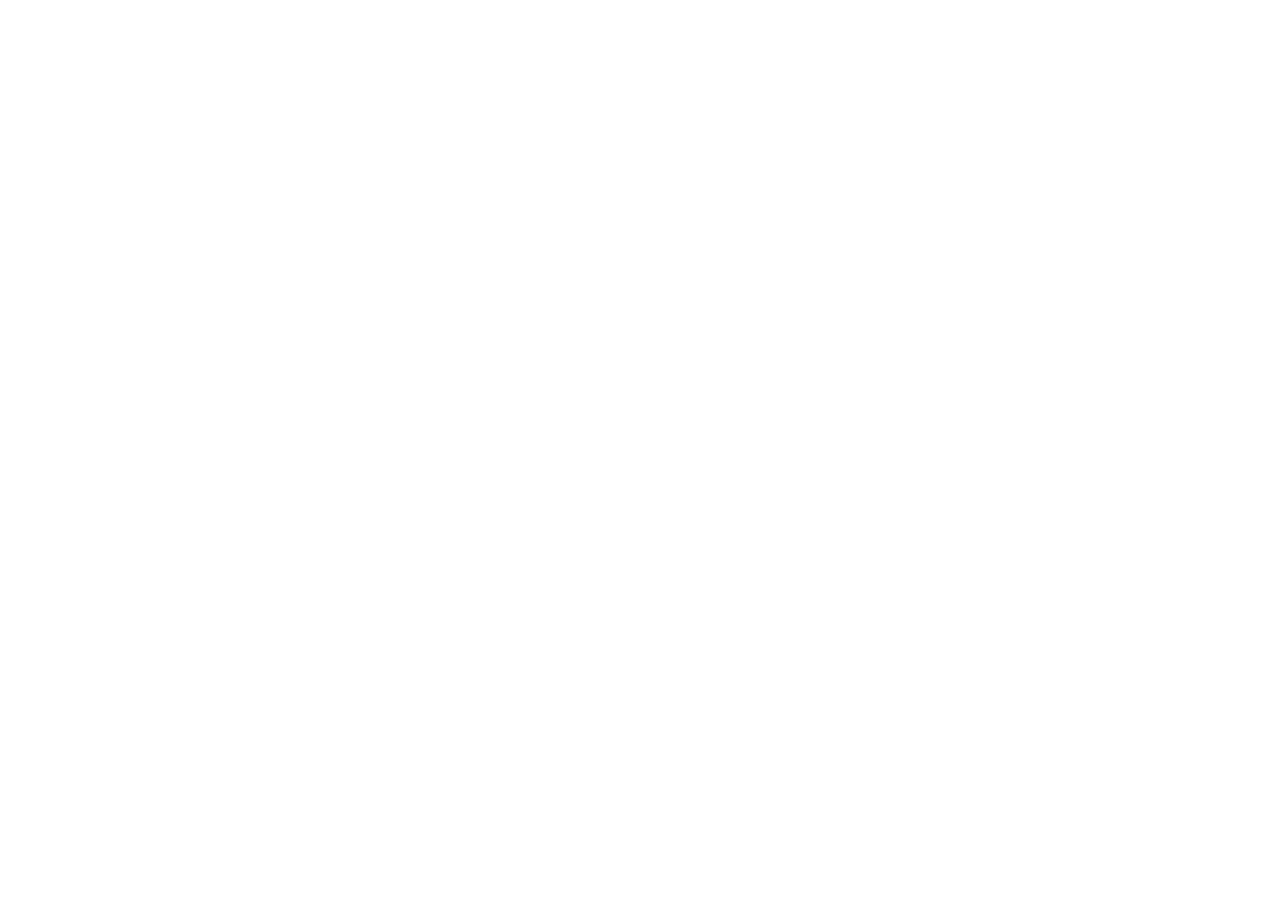
==== index.html @ e957e738 "Publish GREKO website" ====
<!doctype html>
<html lang="ar" dir="rtl">
<head>
<meta charset="utf-8">
<meta name="viewport" content="width=device-width,initial-scale=1,viewport-fit=cover">
<meta name="theme-color" content="#071b3a">
<meta name="description" content="GREKO — زبادي يوناني عراقي عالي البروتين، طبيعي وبدون مواد حافظة.">
<title>GREKO | الزبادي اليوناني الحقيقي</title>
<style>
:root{--n:#071b3a;--c:#f7f2e9;--g:#c9a96e;--m:#687386;--l:#ded6c8}*{box-sizing:border-box}html{scroll-behavior:smooth}body{margin:0;font-family:-
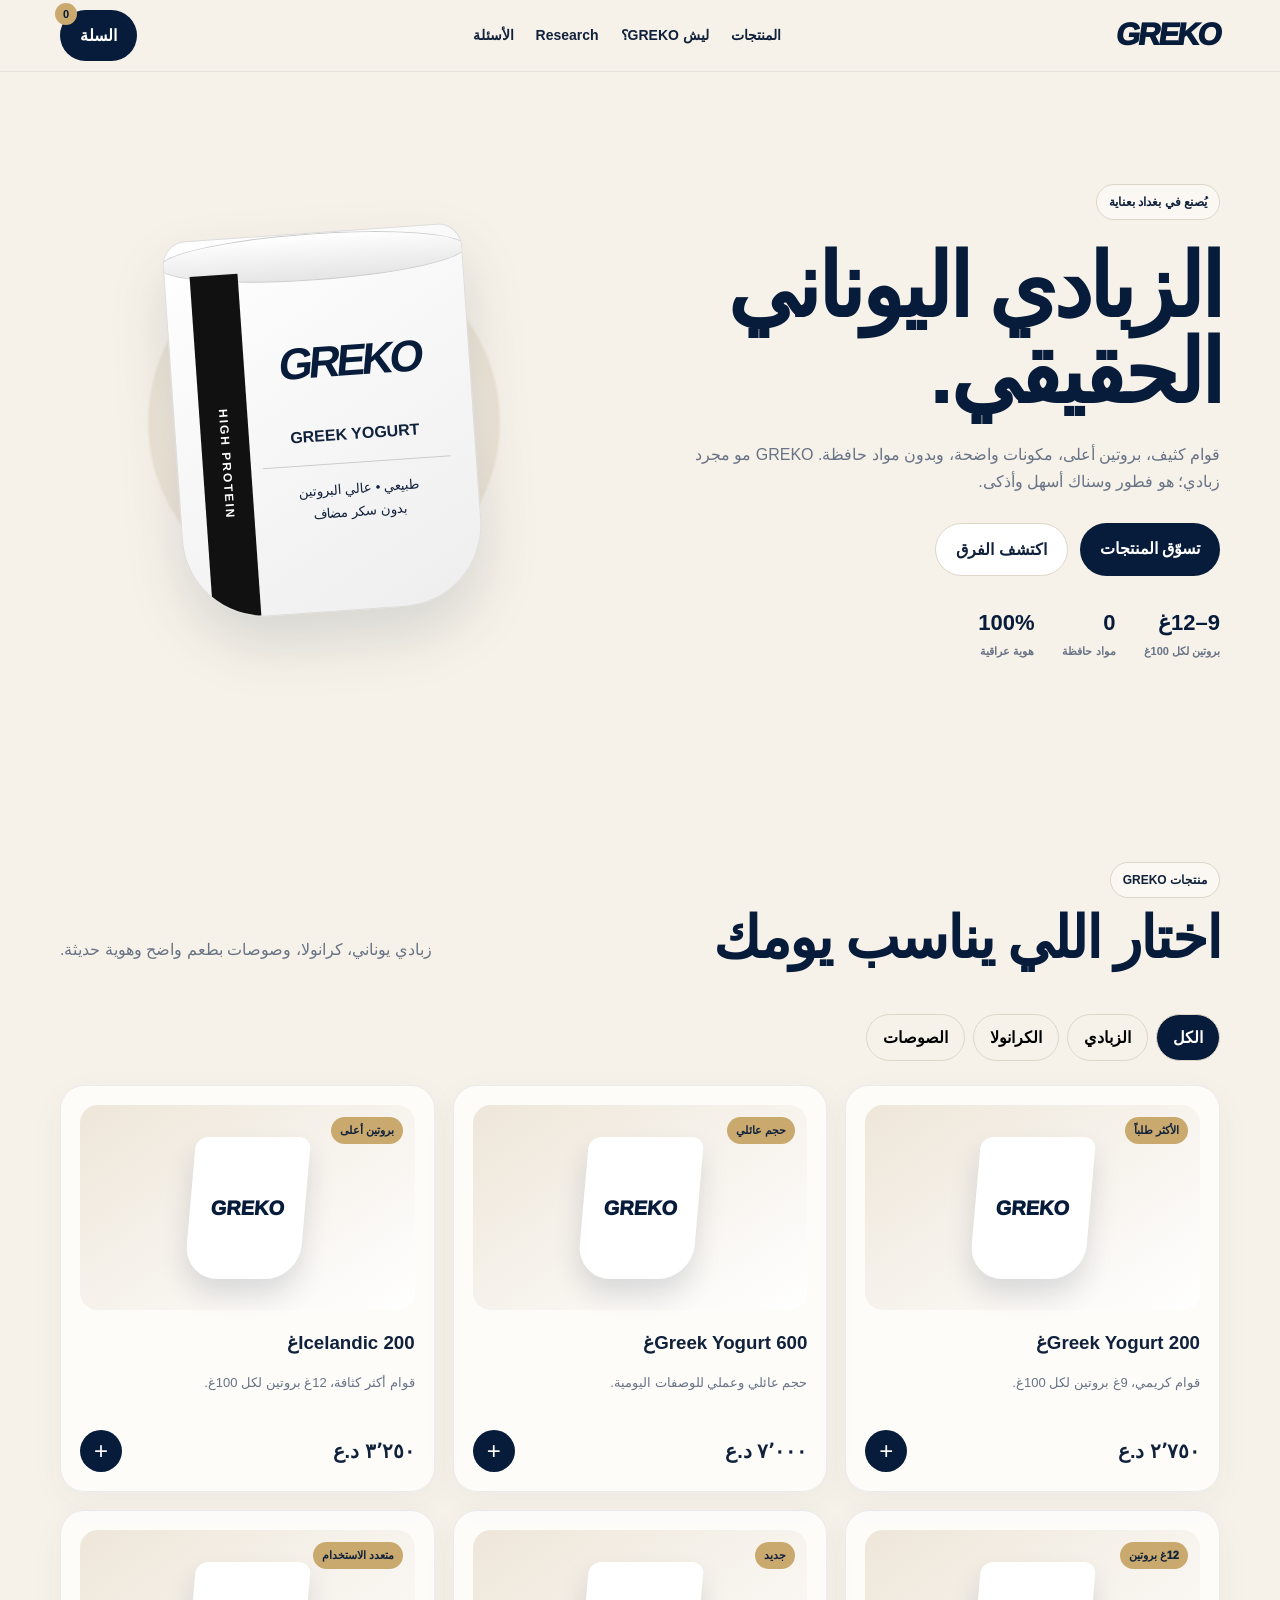
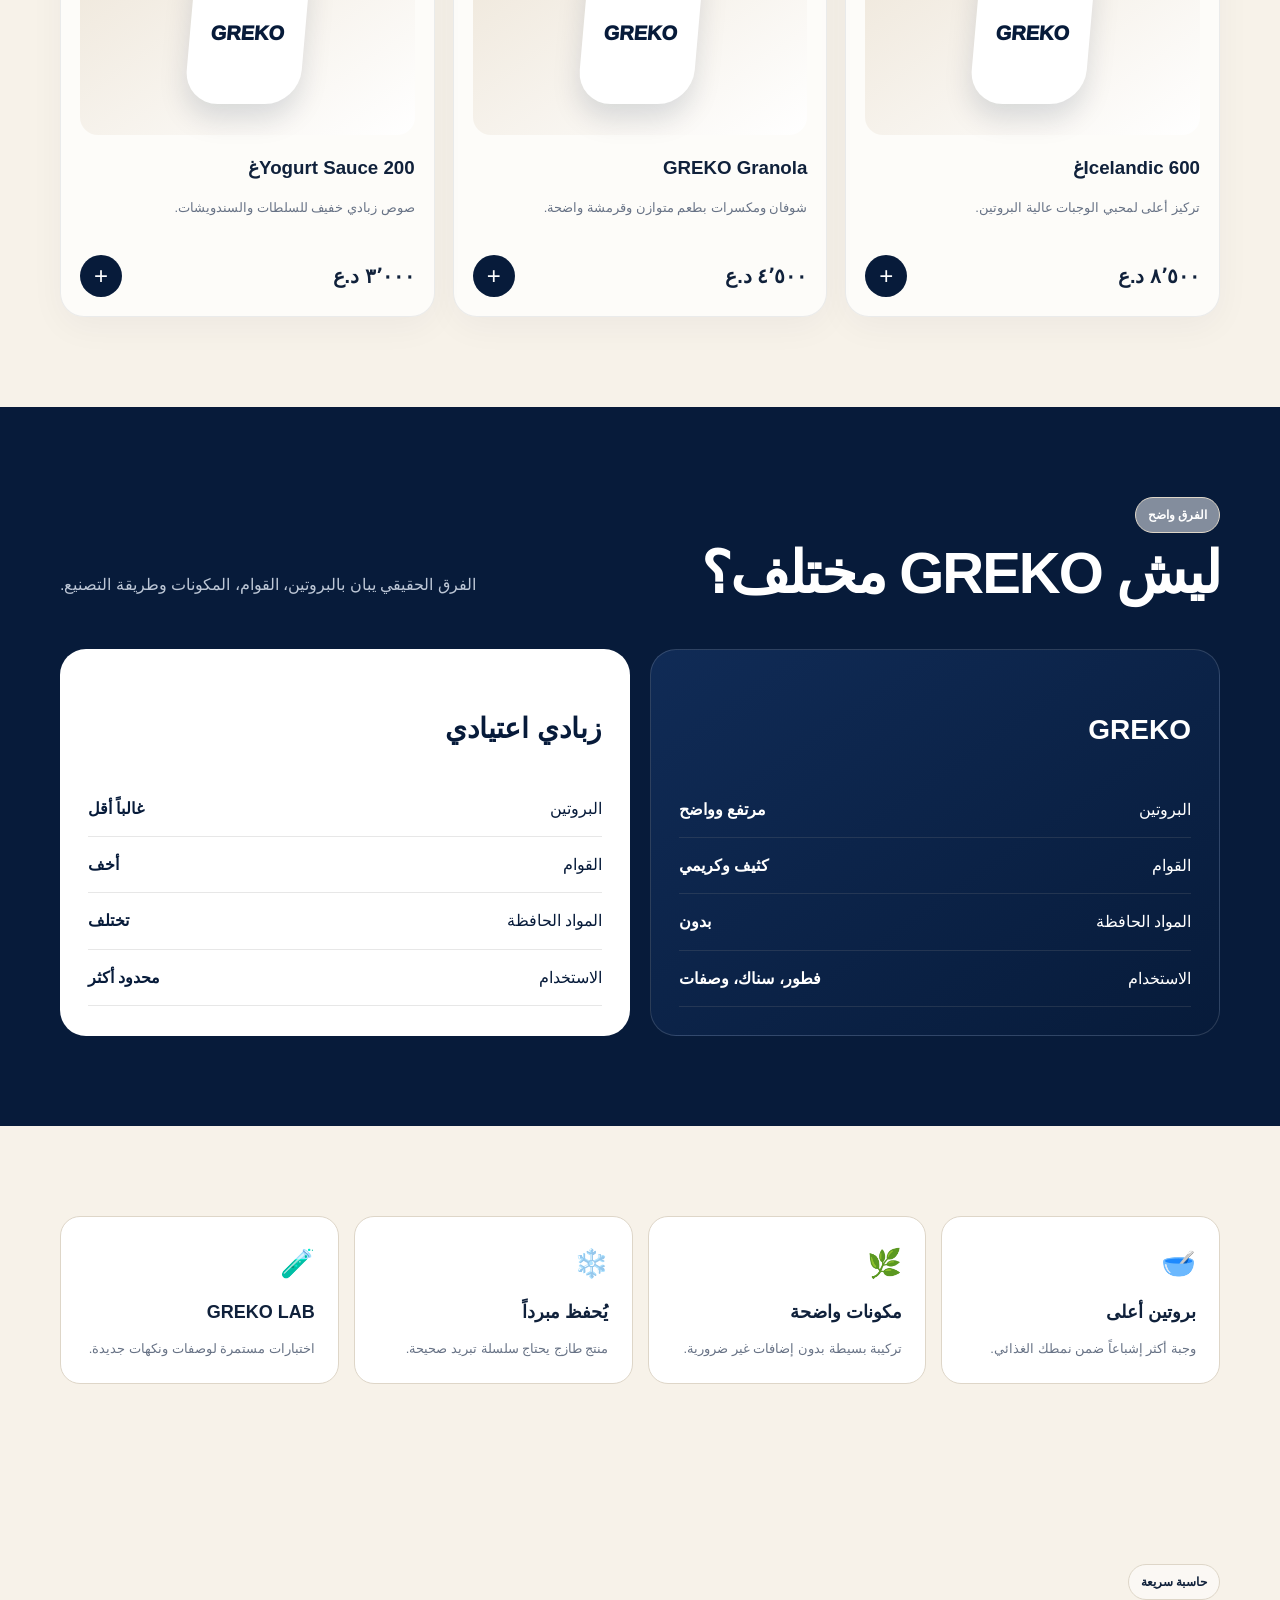
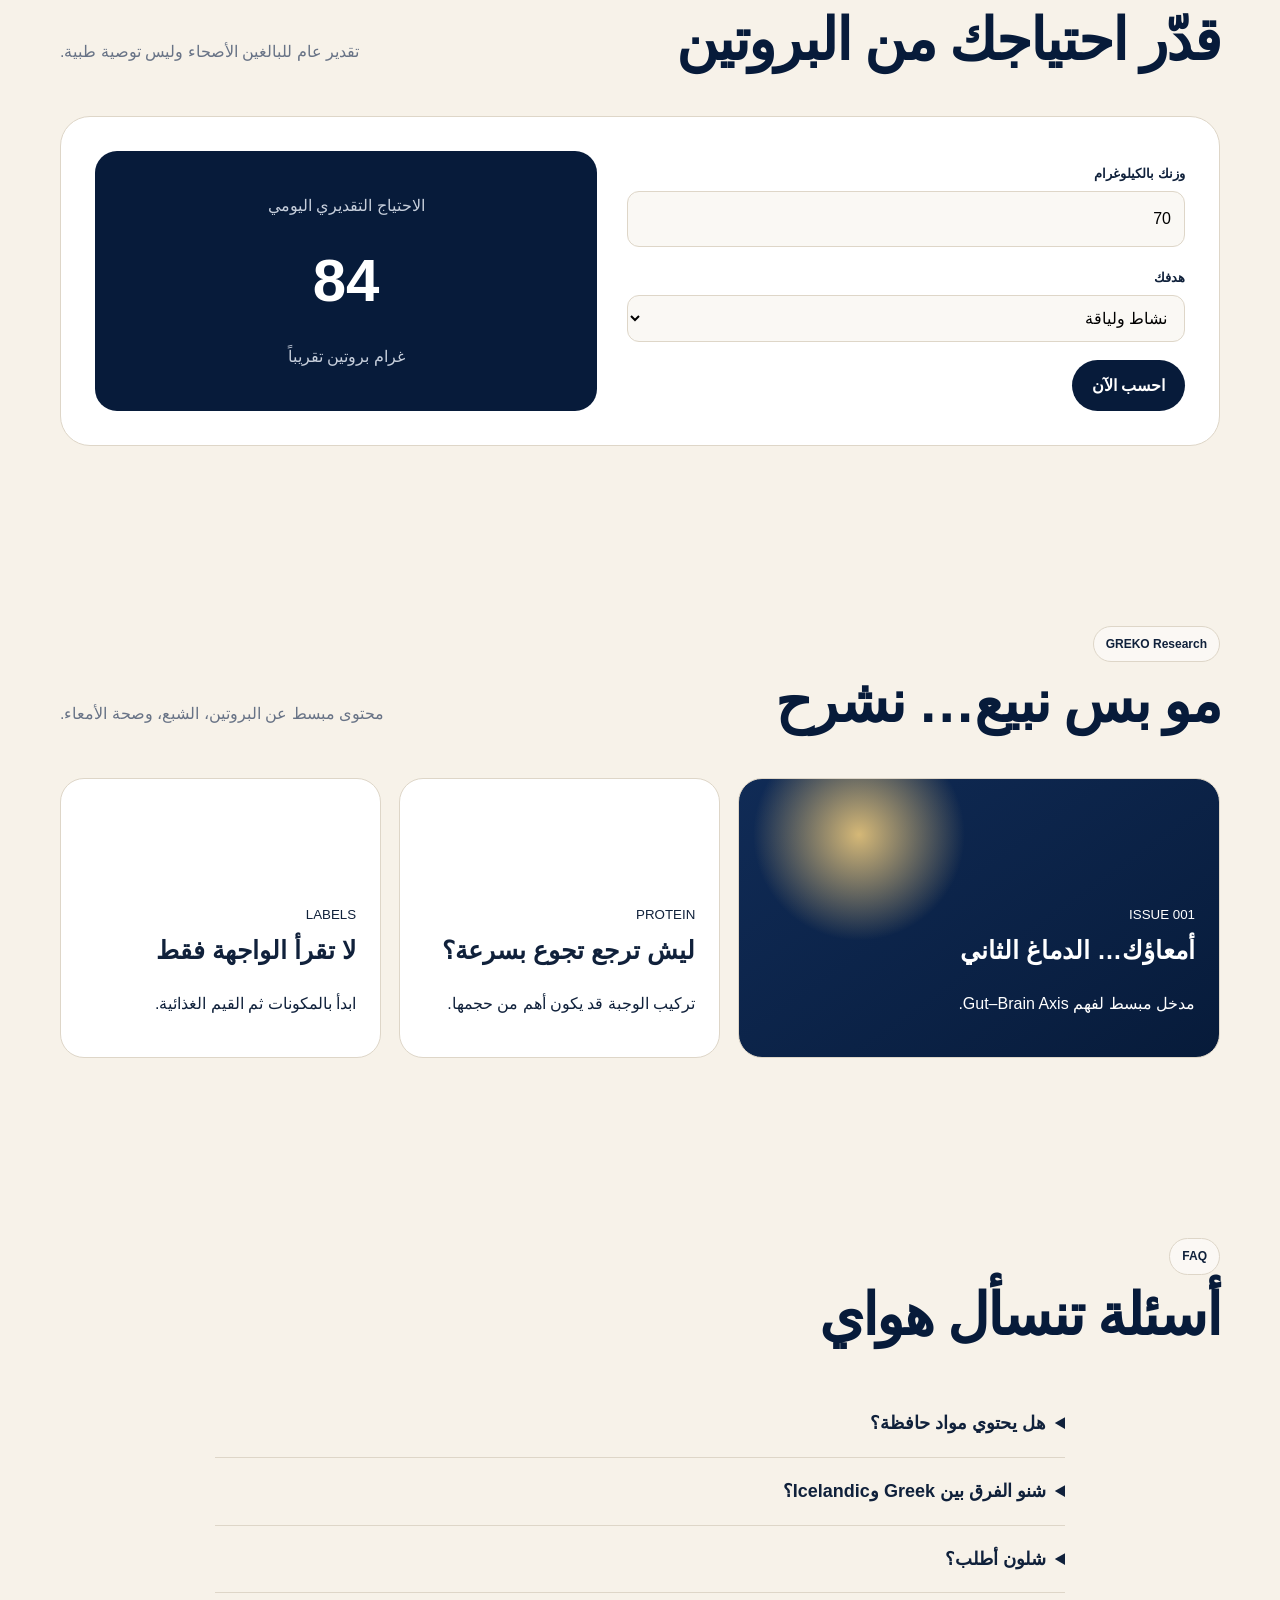
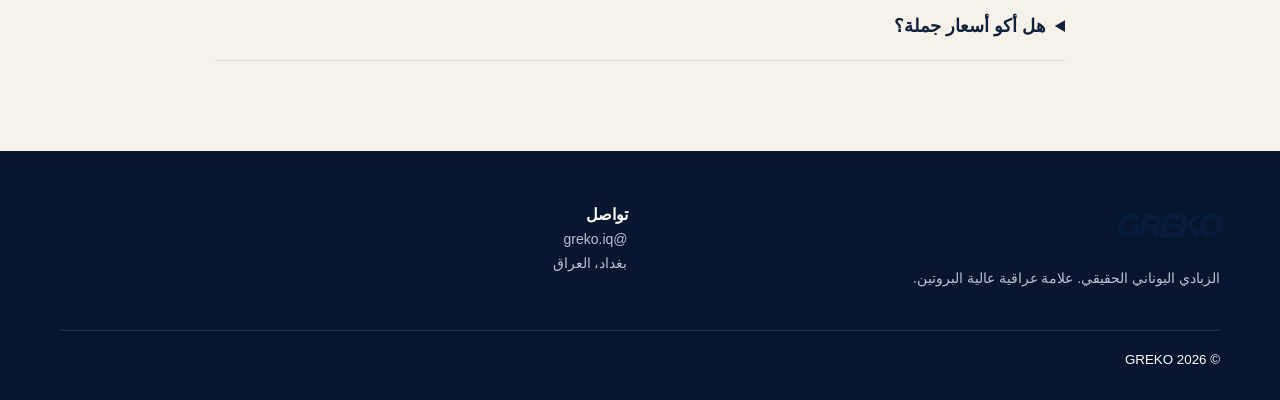
==== commit 2b6ecc58: "Fix GREKO website page" ====
--- a/index.html
+++ b/index.html
@@ -1,10 +1,11 @@
-<!doctype html>
-<html lang="ar" dir="rtl">
-<head>
-<meta charset="utf-8">
-<meta name="viewport" content="width=device-width,initial-scale=1,viewport-fit=cover">
-<meta name="theme-color" content="#071b3a">
-<meta name="description" content="GREKO — زبادي يوناني عراقي عالي البروتين، طبيعي وبدون مواد حافظة.">
-<title>GREKO | الزبادي اليوناني الحقيقي</title>
-<style>
-:root{--n:#071b3a;--c:#f7f2e9;--g:#c9a96e;--m:#687386;--l:#ded6c8}*{box-sizing:border-box}html{scroll-behavior:smooth}body{margin:0;font-family:-+<!doctype html><html lang="ar" dir="rtl"><head><meta charset="utf-8"><meta name="viewport" content="width=device-width,initial-scale=1"><meta name="theme-color" content="#071b3a"><meta name="description" content="GREKO — الزبادي اليوناني العراقي عالي البروتين"><title>GREKO | الزبادي اليوناني الحقيقي</title><link rel="stylesheet" href="style.css"></head><body>
+<nav><a class="logo" href="#top">GREKO</a><div class="links"><a href="#products">المنتجات</a><a href="#why">ليش GREKO؟</a><a href="#research">Research</a><a href="#faq">الأسئلة</a></div><button class="pill dark cartBtn" onclick="openCart()">السلة <b id="count">0</b></button></nav>
+<main id="top"><section class="hero"><div><span class="eyebrow">يُصنع في بغداد بعناية</span><h1>الزبادي اليوناني<br>الحقيقي.</h1><p>قوام كثيف، بروتين أعلى، مكونات واضحة، وبدون مواد حافظة. GREKO مو مجرد زبادي؛ هو فطور وسناك أسهل وأذكى.</p><div class="cta"><a class="pill dark" href="#products">تسوّق المنتجات</a><a class="pill light" href="#why">اكتشف الفرق</a></div><div class="stats"><b>9–12غ<small>بروتين لكل 100غ</small></b><b>0<small>مواد حافظة</small></b><b>100%<small>هوية عراقية</small></b></div></div><div class="scene"><div class="halo"></div><div class="cup"><i>HIGH PROTEIN</i><strong>GREKO</strong><span>GREEK YOGURT</span><hr><small>طبيعي • عالي البروتين<br>بدون سكر مضاف</small></div></div></section>
+<section id="products"><header><div><span class="eyebrow">منتجات GREKO</span><h2>اختار اللي يناسب يومك</h2></div><p>زبادي يوناني، كرانولا، وصوصات بطعم واضح وهوية حديثة.</p></header><div class="chips"><button class="active" onclick="filterP('all',this)">الكل</button><button onclick="filterP('yogurt',this)">الزبادي</button><button onclick="filterP('granola',this)">الكرانولا</button><button onclick="filterP('sauce',this)">الصوصات</button></div><div class="grid" id="grid"></div></section>
+<section class="navy" id="why"><header><div><span class="eyebrow">الفرق واضح</span><h2>ليش GREKO مختلف؟</h2></div><p>الفرق الحقيقي يبان بالبروتين، القوام، المكونات وطريقة التصنيع.</p></header><div class="compare"><article class="greko"><h3>GREKO</h3><div><span>البروتين</span><b>مرتفع وواضح</b></div><div><span>القوام</span><b>كثيف وكريمي</b></div><div><span>المواد الحافظة</span><b>بدون</b></div><div><span>الاستخدام</span><b>فطور، سناك، وصفات</b></div></article><article><h3>زبادي اعتيادي</h3><div><span>البروتين</span><b>غالباً أقل</b></div><div><span>القوام</span><b>أخف</b></div><div><span>المواد الحافظة</span><b>تختلف</b></div><div><span>الاستخدام</span><b>محدود أكثر</b></div></article></div></section>
+<section><div class="features"><article>🥣<h3>بروتين أعلى</h3><p>وجبة أكثر إشباعاً ضمن نمطك الغذائي.</p></article><article>🌿<h3>مكونات واضحة</h3><p>تركيبة بسيطة بدون إضافات غير ضرورية.</p></article><article>❄️<h3>يُحفظ مبرداً</h3><p>منتج طازج يحتاج سلسلة تبريد صحيحة.</p></article><article>🧪<h3>GREKO LAB</h3><p>اختبارات مستمرة لوصفات ونكهات جديدة.</p></article></div></section>
+<section><header><div><span class="eyebrow">حاسبة سريعة</span><h2>قدّر احتياجك من البروتين</h2></div><p>تقدير عام للبالغين الأصحاء وليس توصية طبية.</p></header><div class="calc"><div><label>وزنك بالكيلوغرام</label><input id="weight" type="number" value="70"><label>هدفك</label><select id="goal"><option value=".8">احتياج أساسي</option><option value="1.2" selected>نشاط ولياقة</option><option value="1.6">بناء عضل</option></select><button class="pill dark" onclick="calc()">احسب الآن</button></div><div class="result"><span>الاحتياج التقديري اليومي</span><strong id="protein">84</strong><span>غرام بروتين تقريباً</span></div></div></section>
+<section id="research"><header><div><span class="eyebrow">GREKO Research</span><h2>مو بس نبيع… نشرح</h2></div><p>محتوى مبسط عن البروتين، الشبع، وصحة الأمعاء.</p></header><div class="articles"><article><small>ISSUE 001</small><h3>أمعاؤك… الدماغ الثاني</h3><p>مدخل مبسط لفهم Gut–Brain Axis.</p></article><article><small>PROTEIN</small><h3>ليش ترجع تجوع بسرعة؟</h3><p>تركيب الوجبة قد يكون أهم من حجمها.</p></article><article><small>LABELS</small><h3>لا تقرأ الواجهة فقط</h3><p>ابدأ بالمكونات ثم القيم الغذائية.</p></article></div></section>
+<section id="faq"><header><div><span class="eyebrow">FAQ</span><h2>أسئلة تنسأل هواي</h2></div></header><div class="faq"><details><summary>هل يحتوي مواد حافظة؟</summary><p>الزبادي الأساسي بدون مواد حافظة مضافة، لذلك التبريد مهم.</p></details><details><summary>شنو الفرق بين Greek وIcelandic؟</summary><p>Icelandic أعلى بالبروتين وأكثر كثافة حسب تركيبة المنتج.</p></details><details><summary>شلون أطلب؟</summary><p>أضف المنتجات للسلة ثم انسخ الطلب وأرسله إلى حساب GREKO.</p></details><details><summary>هل أكو أسعار جملة؟</summary><p>نعم، تتوفر عروض للكميات ونقاط البيع.</p></details></div></section></main>
+<footer><div><a class="logo">GREKO</a><p>الزبادي اليوناني الحقيقي. علامة عراقية عالية البروتين.</p></div><div><b>تواصل</b><a href="https://www.instagram.com/greko.iq/" target="_blank">@greko.iq</a><span>بغداد، العراق</span></div><small>© 2026 GREKO</small></footer>
+<div class="drawer" id="drawer"><div class="shade" onclick="closeCart()"></div><aside><header><h2>سلة الطلب</h2><button onclick="closeCart()">×</button></header><div id="items" class="items"></div><div class="total"><span>المجموع</span><b id="total">0 د.ع</b></div><button class="pill dark" onclick="copyOrder()">انسخ الطلب وافتح Instagram</button></aside></div><div class="toast" id="toast"></div><script src="app.js"></script></body></html>
--- a/style.css
+++ b/style.css
@@ -0,0 +1 @@
+:root{--n:#071b3a;--c:#f7f2e9;--g:#c9a96e;--m:#687386;--l:#ded6c8}*{box-sizing:border-box}html{scroll-behavior:smooth}body{margin:0;background:var(--c);color:#10213b;font:16px/1.7 -apple-system,BlinkMacSystemFont,"Segoe UI",Tahoma,Arial,sans-serif}a{text-decoration:none;color:inherit}button,input,select{font:inherit}nav,main>section,footer{padding-inline:max(20px,calc((100vw - 1160px)/2))}nav{height:72px;display:flex;align-items:center;justify-content:space-between;gap:20px;position:sticky;top:0;z-index:40;background:#f7f2e9e8;backdrop-filter:blur(14px);border-bottom:1px solid #071b3a12}.logo{font-size:31px;font-weight:950;letter-spacing:-2px;color:var(--n);transform:skew(-8deg)}.links{display:flex;gap:22px;font-size:14px;font-weight:800}.pill{display:inline-block;border:0;border-radius:999px;padding:12px 20px;font-weight:900;cursor:pointer}.dark{background:var(--n);color:#fff}.light{background:#fff;border:1px solid var(--l)}.cartBtn{position:relative}.cartBtn b{position:absolute;top:-7px;left:-5px;width:22px;height:22px;border-radius:50%;display:grid;place-items:center;background:var(--g);color:var(--n);font-size:11px}.hero{min-height:680px;display:grid;grid-template-columns:1.05fr .95fr;align-items:center;gap:50px}.eyebrow{display:inline-block;border:1px solid var(--l);background:#ffffff80;padding:7px 12px;border-radius:999px;font-size:12px;font-weight:900}h1{font-size:clamp(48px,7vw,88px);line-height:.98;letter-spacing:-4px;margin:24px 0;color:var(--n)}h2{font-size:clamp(34px,5vw,58px);line-height:1.05;letter-spacing:-2px;margin:10px 0;color:var(--n)}.hero>div>p,section>header>p{color:var(--m);max-width:560px}.cta,.stats{display:flex;gap:12px;flex-wrap:wrap;margin-top:28px}.stats{gap:28px}.stats b{font-size:22px;color:var(--n)}.stats small{display:block;font-size:11px;color:var(--m);font-weight:600}.scene{min-height:520px;display:grid;place-items:center;position:relative}.halo{position:absolute;width:440px;height:440px;border-radius:50%;background:radial-gradient(circle,#fff 0,#ede4d5 56%,transparent 57%)}.cup{width:300px;height:380px;background:linear-gradient(150deg,#fff,#eee);border:1px solid #ddd;border-radius:24px 24px 82px 82px;box-shadow:0 28px 60px #071b3a22;position:relative;overflow:hidden;display:flex;flex-direction:column;align-items:center;padding:92px 25px 20px 85px;transform:rotate(-4deg)}.cup:before{content:"";position:absolute;top:0;right:-5px;left:-5px;height:45px;border-radius:50%;background:linear-gradient(#fff,#e5e5e5);border:1px solid #ccc}.cup i{position:absolute;top:35px;bottom:0;left:25px;width:48px;background:#111;color:#fff;writing-mode:vertical-rl;text-align:center;padding-top:35px;font:900 12px/48px Arial;letter-spacing:2px}.cup strong{font-size:44px;color:var(--n);letter-spacing:-4px;transform:skew(-9deg)}.cup span{font-weight:900;margin-top:22px}.cup hr{width:100%;border:0;border-top:1px solid #ccc;margin:15px 0}.cup small{text-align:center}main>section{padding-top:90px;padding-bottom:90px}section>header{display:flex;align-items:end;justify-content:space-between;gap:25px;margin-bottom:35px}.chips{display:flex;gap:8px;flex-wrap:wrap;margin-bottom:24px}.chips button{border:1px solid var(--l);background:transparent;border-radius:999px;padding:9px 16px;font-weight:800}.chips .active{background:var(--n);color:#fff}.grid{display:grid;grid-template-columns:repeat(3,1fr);gap:18px}.card{background:#ffffffbb;border:1px solid #071b3a13;border-radius:24px;padding:19px;box-shadow:0 10px 35px #071b3a0b}.art{height:205px;border-radius:18px;background:linear-gradient(145deg,#eee6d9,#fff);display:grid;place-items:center;position:relative}.mini{width:115px;height:142px;background:#fff;border-radius:12px 12px 34px 34px;box-shadow:0 15px 28px #071b3a22;display:grid;place-items:center;font-size:20px;font-weight:950;color:var(--n);transform:skew(-5deg)}.tag{position:absolute;top:12px;right:12px;background:var(--g);padding:4px 9px;border-radius:999px;font-size:11px;font-weight:950}.card h3{margin:17px 0 4px}.card p{color:var(--m);font-size:13px;min-height:45px}.price{display:flex;align-items:center;justify-content:space-between}.price b{font-size:20px}.price button{width:42px;height:42px;border:0;border-radius:50%;background:var(--n);color:#fff;font-size:24px}.navy{background:var(--n);color:#fff}.navy h2{color:#fff}.navy header p{color:#bdc7d6}.compare{display:grid;grid-template-columns:1fr 1fr;gap:20px}.compare article{background:#fff;color:var(--n);padding:28px;border-radius:26px}.compare .greko{background:linear-gradient(145deg,#102b56,#071b3a);color:#fff;border:1px solid #ffffff25}.compare h3{font-size:28px}.compare article div{display:flex;justify-content:space-between;gap:20px;padding:14px 0;border-bottom:1px solid #8883}.features{display:grid;grid-template-columns:repeat(4,1fr);gap:15px}.features article{background:#fff;border:1px solid var(--l);border-radius:20px;padding:23px;font-size:28px}.features h3{font-size:18px;margin:10px 0}.features p{font-size:13px;color:var(--m);margin:0}.calc{display:grid;grid-template-columns:1fr .9fr;gap:30px;background:#fff;border:1px solid var(--l);border-radius:30px;padding:34px}.calc label{display:block;font-size:13px;font-weight:900;margin:12px 0 6px}.calc input,.calc select{width:100%;padding:13px;border:1px solid var(--l);border-radius:12px;background:#faf8f4;margin-bottom:8px}.calc button{margin-top:10px}.result{background:var(--n);color:#fff;border-radius:22px;display:grid;place-items:center;text-align:center;padding:25px}.result strong{display:block;font-size:60px;line-height:1}.result span{color:#c6cedb}.articles{display:grid;grid-template-columns:1.2fr .8fr .8fr;gap:18px}.articles article{min-height:280px;background:#fff;border:1px solid var(--l);border-radius:24px;padding:24px;display:flex;flex-direction:column;justify-content:flex-end}.articles article:first-child{background:radial-gradient(circle at 25% 20%,#d5b877,transparent 25%),linear-gradient(145deg,#102b56,#071b3a);color:#fff}.articles h3{font-size:25px;line-height:1.25;margin:8px 0}.faq{max-width:850px;margin:auto}.faq details{border-bottom:1px solid var(--l);padding:18px 0}.faq summary{font-weight:900;font-size:18px}.faq p{color:var(--m)}footer{background:#06162f;color:#fff;padding-top:50px;padding-bottom:28px;display:grid;grid-template-columns:1fr 1fr;gap:25px}footer p,footer a,footer span{display:block;color:#b8c2d1;font-size:14px}footer small{grid-column:1/-1;border-top:1px solid #ffffff1d;padding-top:18px}.drawer{position:fixed;inset:0;z-index:80;pointer-events:none}.shade{position:absolute;inset:0;background:#020c1d99;opacity:0}.drawer aside{position:absolute;top:0;bottom:0;left:0;width:min(440px,94vw);background:#fff;transform:translateX(-105%);transition:.3s;padding:24px;display:flex;flex-direction:column}.drawer.open{pointer-events:auto}.drawer.open .shade{opacity:1}.drawer.open aside{transform:none}.drawer aside header{display:flex;justify-content:space-between}.drawer aside header button{border:0;border-radius:50%;width:38px;height:38px;font-size:22px}.items{flex:1;overflow:auto}.item{display:flex;justify-content:space-between;border-bottom:1px solid #eee;padding:14px 0}.qty button{border:1px solid #ddd;background:#fff;border-radius:50%;width:28px;height:28px}.total{display:flex;justify-content:space-between;font-size:20px;margin:15px 0}.toast{position:fixed;bottom:25px;right:25px;background:var(--n);color:#fff;padding:12px 18px;border-radius:999px;opacity:0;transform:translateY(15px);transition:.25s;z-index:100}.toast.show{opacity:1;transform:none}@media(max-width:900px){.links{display:none}.hero{grid-template-columns:1fr;padding-top:35px}.scene{order:-1;min-height:420px}.grid{grid-template-columns:repeat(2,1fr)}.features{grid-template-columns:repeat(2,1fr)}.articles{grid-template-columns:1fr 1fr}.articles article:first-child{grid-column:1/-1}.calc{grid-template-columns:1fr}}@media(max-width:580px){nav{height:64px}.logo{font-size:26px}.hero{min-height:auto}.scene{min-height:340px}.halo{width:290px;height:290px}.cup{width:195px;height:255px;padding:62px 15px 10px 57px}.cup:before{height:34px}.cup i{top:27px;left:17px;width:32px;font-size:8px;line-height:32px}.cup strong{font-size:29px}.cup span{font-size:11px;margin-top:15px}.cup small{font-size:8px}h1{font-size:49px;letter-spacing:-3px}main>section{padding-top:65px;padding-bottom:65px}section>header{align-items:start;flex-direction:column}.grid,.compare,.features,.articles,footer{grid-template-columns:1fr}.articles article:first-child{grid-column:auto}.calc{padding:20px}}
